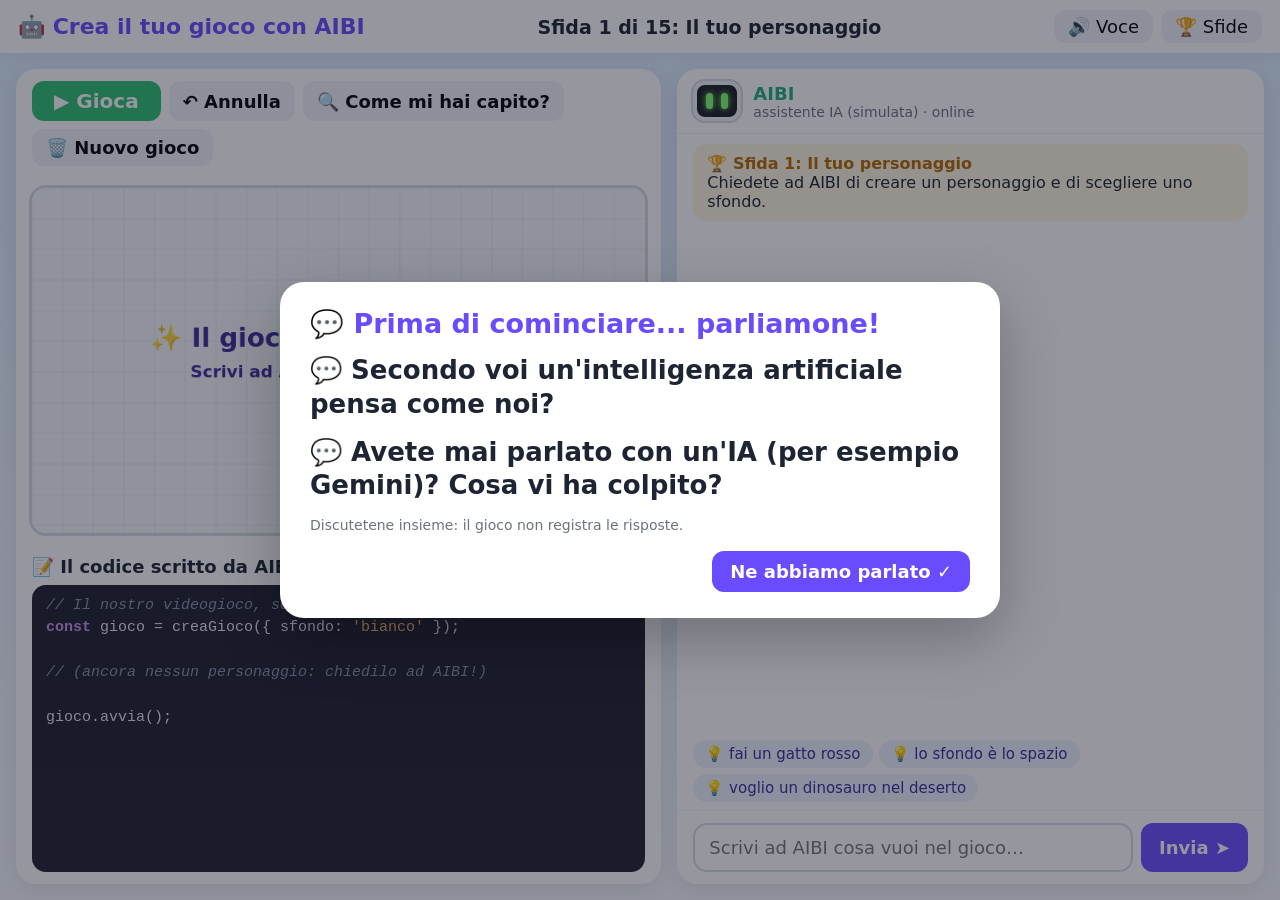
==== vibe-coding/index.html @ 09ed3eb6 "Nuovo gioco al computer: Crea il tuo gioco con AIBI (vibe coding) Co-Authored-By: Claude Opus 5.5 <n" ====
<!doctype html>
<html lang="it">
<head>
  <meta charset="utf-8">
  <meta name="viewport" content="width=device-width, initial-scale=1">
  <title>Crea il tuo gioco con AIBI</title>
  <link rel="stylesheet" href="style.css">
</head>
<body>
  <header>
    <div class="brand">🤖 Crea il tuo gioco con AIBI</div>
    <div id="title" class="mission">Vibe coding</div>
    <div class="tools">
      <button id="bVoice" title="Accendi o spegni la voce di AIBI">🔊 Voce</button>
      <button id="bChallenges" title="Scegli la sfida">🏆 Sfide</button>
    </div>
  </header>

  <main>
    <!-- SINISTRA: il gioco e il codice -->
    <section id="left">
      <div class="bar">
        <button id="bPlay" class="go">▶ Gioca</button>
        <button id="bUndo" title="Torna alla versione precedente">↶ Annulla</button>
        <button id="bExplain" title="Guarda come AIBI ha letto la tua ultima frase">🔍 Come mi hai capito?</button>
        <button id="bNew" title="Ricomincia da un gioco vuoto">🗑️ Nuovo gioco</button>
      </div>
      <div id="stage"><canvas id="game" tabindex="0"></canvas></div>
      <div class="codeHead">📝 Il codice scritto da AIBI <span class="small">le righe verdi sono quelle nuove</span></div>
      <div id="code" class="code"></div>
    </section>

    <!-- DESTRA: la chat con AIBI -->
    <section id="right">
      <div class="chatHead">
        <div class="avatar"><span></span><span></span></div>
        <div>
          <div class="name">AIBI</div>
          <div id="aibiStatus" class="status">assistente IA (simulata) · online</div>
        </div>
      </div>
      <div id="challenge" class="challenge">
        <div>
          <b id="chTitle"></b>
          <div id="chText"></div>
        </div>
        <button id="bNext" hidden>Prossima sfida ▶</button>
      </div>
      <div id="chat" class="chat"></div>
      <div id="examples" class="examples"></div>
      <form id="form" class="composer">
        <input id="input" autocomplete="off" maxlength="200" placeholder="Scrivi ad AIBI cosa vuoi nel gioco…">
        <button class="send" type="submit">Invia ➤</button>
      </form>
    </section>
  </main>

  <div id="modal" class="modal" hidden>
    <div class="card">
      <div id="modalBody"></div>
      <div id="modalBtns" class="modalBtns"></div>
    </div>
  </div>

  <script type="module" src="js/main.js"></script>
</body>
</html>
---- vibe-coding/style.css ----
:root {
  --ink: #1d2433;
  --sky: #e6f1fd;
  --card: #ffffff;
  --violet: #6a4cff;
  --aibi: #22b07d;
  --move: #2fbf71;
  --left: #4d8dff;
  --right: #ff9234;
  --loop: #9b5cff;
  --soft: #f1f4f9;
}
* { box-sizing: border-box; }
html, body { margin: 0; height: 100%; }
body {
  font-family: "Segoe UI", system-ui, Roboto, Arial, sans-serif;
  color: var(--ink);
  background: linear-gradient(180deg, #dceeff 0%, #f6f9ff 100%);
  display: flex;
  flex-direction: column;
  font-size: 18px;
}
button { font: inherit; cursor: pointer; border: 0; border-radius: 12px; }
button:disabled { opacity: .5; cursor: default; }

header {
  display: flex; align-items: center; gap: 16px;
  padding: 10px 18px; background: #fff; box-shadow: 0 2px 10px rgba(0, 0, 0, .06);
}
.brand { font-weight: 800; font-size: 22px; color: var(--violet); }
.mission { flex: 1; font-weight: 700; font-size: 19px; text-align: center; }
.tools { display: flex; gap: 8px; }
.tools button { background: var(--soft); padding: 6px 14px; }

main {
  flex: 1; min-height: 0;
  display: grid; grid-template-columns: minmax(420px, 1.1fr) minmax(360px, 1fr);
  gap: 16px; padding: 16px;
}
section { background: var(--card); border-radius: 20px; box-shadow: 0 6px 24px rgba(0, 0, 0, .08); min-height: 0; }

/* ---------- sinistra: gioco e codice ---------- */
#left { display: flex; flex-direction: column; padding: 12px 16px; gap: 8px; overflow: hidden; }
#left > * { flex: none; }
.bar { display: flex; flex-wrap: wrap; gap: 8px; }
.bar button { padding: 8px 14px; background: var(--soft); font-weight: 600; }
.bar .go { background: var(--move); color: #fff; font-size: 20px; padding: 8px 22px; }
.bar .go.stop { background: #ff5d5d; }
#left > #stage { flex: 1.4 1 0; min-height: 180px; display: flex; align-items: center; justify-content: center; }
#game { max-width: 100%; max-height: 100%; width: auto; height: auto; border-radius: 14px; box-shadow: 0 0 0 3px #d5dbe6; outline: none; display: block; }
#game:focus { box-shadow: 0 0 0 4px var(--move); }
.codeHead { display: flex; justify-content: space-between; align-items: baseline; font-weight: 700; }
.small { font-size: 14px; color: #6b7280; font-weight: 500; }
#left > .code { flex: 1 1 0; min-height: 110px; }
.code {
  overflow: auto; background: #1e1f2e; color: #e8e8f2; border-radius: 14px; padding: 10px 0;
  font: 15px/1.5 Consolas, "Cascadia Mono", "Courier New", monospace;
}
.code .ln { padding: 0 14px; white-space: pre; min-height: 1.5em; }
.code .ln.new { background: rgba(47, 191, 113, .28); box-shadow: inset 4px 0 0 #2fbf71; animation: codeIn .45s both; }
@keyframes codeIn { from { opacity: 0; transform: translateX(-12px); } to { opacity: 1; transform: none; } }
.code .c { color: #8a90a8; font-style: italic; }
.code .s { color: #ffb86b; }
.code .k { color: #c792ea; font-weight: 700; }
.code .n { color: #7fdcff; }

/* ---------- destra: sfida e chat ---------- */
/* ---------- destra: chat ---------- */
#right { display: flex; flex-direction: column; overflow: hidden; }
.chatHead { display: flex; align-items: center; gap: 12px; padding: 12px 16px; border-bottom: 1px solid #edf0f5; }
.avatar {
  width: 48px; height: 40px; background: #1a1c20; border: 4px solid #f3f4f6; border-radius: 12px;
  display: flex; align-items: center; justify-content: center; gap: 8px; box-shadow: 0 0 0 2px #d5dbe6;
}
.avatar span { width: 7px; height: 16px; border-radius: 4px; background: #7dff6a; box-shadow: 0 0 6px #7dff6a; animation: blink 4s infinite; }
@keyframes blink { 0%, 92%, 100% { transform: scaleY(1); } 95% { transform: scaleY(.15); } }
.avatar.talking span { animation: talk .35s infinite alternate; }
@keyframes talk { from { transform: scaleY(1); } to { transform: scaleY(.55); } }
.name { font-weight: 800; color: var(--aibi); }
.status { font-size: 14px; color: #6b7280; }
.chat { flex: 1; overflow-y: auto; padding: 14px 16px; display: flex; flex-direction: column; gap: 10px; }
.msg { max-width: 85%; padding: 10px 14px; border-radius: 18px; line-height: 1.35; white-space: pre-wrap; }
.msg.user { align-self: flex-end; background: var(--violet); color: #fff; border-bottom-right-radius: 6px; }
.msg.aibi { align-self: flex-start; background: #eafaf3; border: 2px solid #c9f0de; border-bottom-left-radius: 6px; }
.msg.aibi .cards { display: flex; flex-wrap: wrap; gap: 4px; margin-top: 6px; }
.msg.aibi .cards .chip { font-size: 14px; padding: 3px 8px; }
.msg.system { align-self: center; background: #fff7e0; font-size: 15px; text-align: center; }
.typing { display: inline-flex; gap: 4px; }
.typing i { width: 8px; height: 8px; border-radius: 50%; background: var(--aibi); animation: dot 1s infinite; }
.typing i:nth-child(2) { animation-delay: .15s; }
.typing i:nth-child(3) { animation-delay: .3s; }
@keyframes dot { 0%, 100% { opacity: .25; transform: translateY(0); } 50% { opacity: 1; transform: translateY(-4px); } }
.examples { display: flex; flex-wrap: wrap; gap: 6px; padding: 0 16px 8px; }
.examples button { background: #eef2ff; color: #3b2a99; padding: 5px 12px; font-size: 15px; border-radius: 999px; }
.composer { display: flex; gap: 8px; padding: 12px 16px; border-top: 1px solid #edf0f5; }
.composer input {
  flex: 1; font: inherit; padding: 12px 14px; border: 2px solid #d5dbe6; border-radius: 14px; outline: none;
}
.composer input:focus { border-color: var(--violet); }
.send { background: var(--violet); color: #fff; padding: 0 18px; font-weight: 700; }
.challenge { display: flex; gap: 10px; align-items: center; margin: 10px 16px 0; padding: 10px 14px; background: #fff7e0; border-radius: 14px; font-size: 16px; }
.challenge > div { flex: 1; }
.challenge b { color: #b26b00; }
.challenge.done { background: #e3f8ec; }
.challenge.done b { color: #1c8a52; }
.challenge button { background: #ff3fa4; color: #fff; padding: 8px 14px; font-weight: 700; white-space: nowrap; }

/* ---------- finestre ---------- */
.modal { position: fixed; inset: 0; background: rgba(20, 24, 40, .45); display: flex; align-items: center; justify-content: center; z-index: 10; padding: 16px; }
.modal[hidden] { display: none; }
.modal .card { background: #fff; border-radius: 24px; padding: 26px 30px; max-width: 720px; width: 100%; box-shadow: 0 20px 60px rgba(0, 0, 0, .25); max-height: 90vh; overflow: auto; }
.modal h2 { margin: 0 0 12px; color: var(--violet); }
.modal .q { font-size: 26px; font-weight: 700; margin: 14px 0; line-height: 1.3; }
.modal .q::before { content: "💬 "; }
.modalBtns { display: flex; gap: 10px; justify-content: flex-end; margin-top: 18px; flex-wrap: wrap; }
.modalBtns button { padding: 10px 18px; background: var(--soft); font-weight: 600; }
.modalBtns button.primary { background: var(--violet); color: #fff; }
.explain .w { display: inline-block; margin: 3px; padding: 4px 10px; border-radius: 10px; background: #eef0f4; color: #8b93a3; }
.explain .w.hit { color: #fff; font-weight: 700; }
.w.H { background: #ff7a45; } .w.C { background: #ff4fa0; } .w.B { background: #3aa0ff; } .w.M { background: #9b5cff; }
.w.K { background: #2fbf71; } .w.I { background: #e6a800; } .w.E { background: #e0393e; } .w.N { background: #6a4cff; }
.w.G { background: #1aa3a3; } .w.A { background: #555b66; } .w.X { background: #8b93a3; text-decoration: line-through; } .w.V { background: #c08a00; }
.legend .w { color: #fff; font-size: 14px; padding: 2px 8px; }
.explain .w.fixed { text-decoration: underline wavy #ff3b5c; }
.missionList { display: grid; grid-template-columns: repeat(auto-fill, minmax(200px, 1fr)); gap: 10px; }
.missionList button { text-align: left; padding: 12px; background: var(--soft); }
.missionList button b { color: var(--violet); }
.missionList button.ok { background: #e3f8ec; }

/* finestra stretta: una colonna sola e la pagina scorre (gioco, codice, poi chat) */
@media (max-width: 900px) {
  html, body { height: auto; }
  main { flex: none; grid-template-columns: 1fr; grid-auto-rows: auto; }
  #left { overflow: visible; }
  #left > #stage { flex: none; display: block; }
  #game { width: 100%; height: auto; max-height: none; }
  #left > .code { flex: none; height: 240px; }
  #right { height: 600px; }
  .tools button { padding: 6px 10px; }
  .brand { font-size: 18px; }
  .mission { font-size: 16px; }
}
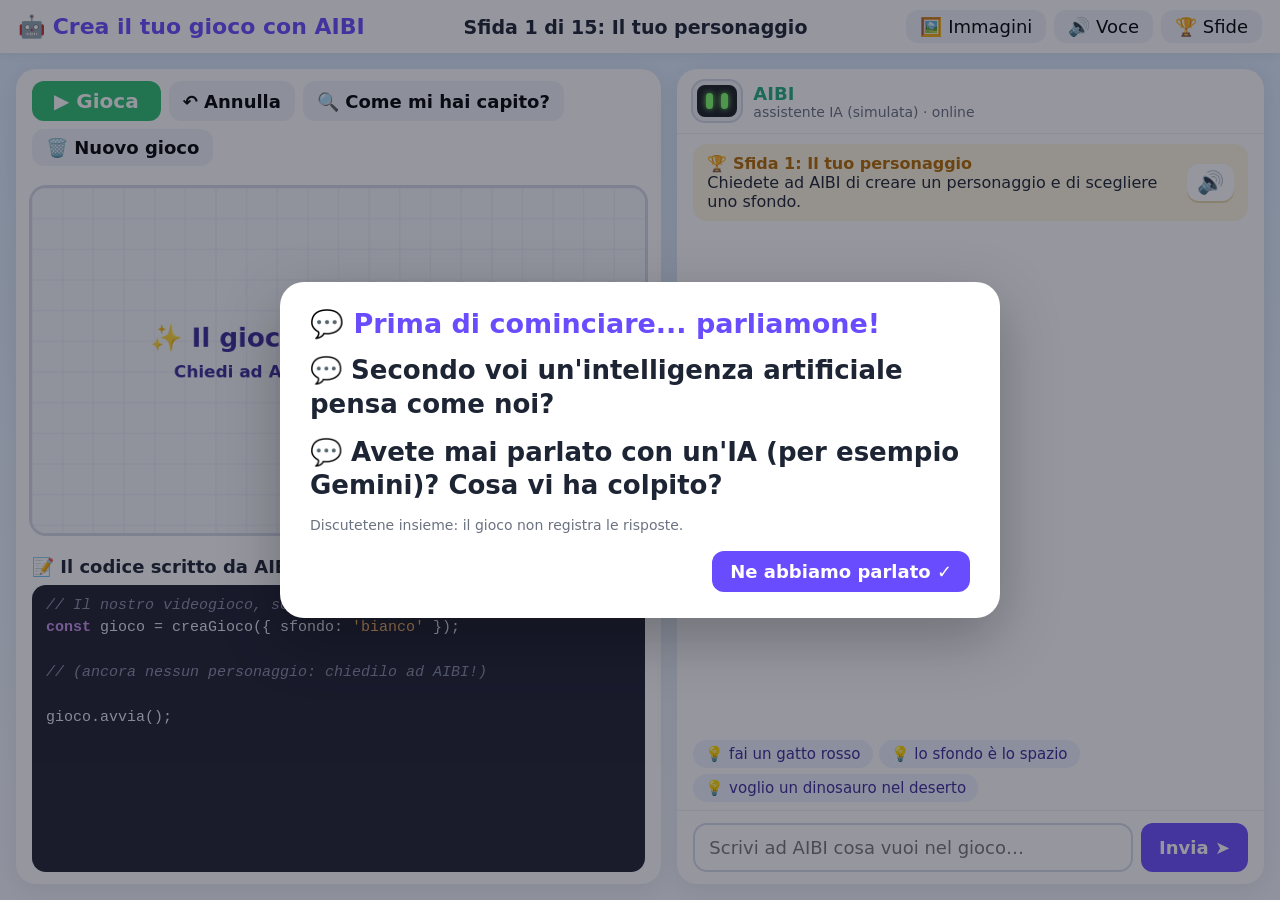
==== commit 86bdda88: "Gioco e slide per chi non sa leggere: modalità immagini, voce, pause robot Co-Authored-By: Claude Op" ====
--- a/vibe-coding/index.html
+++ b/vibe-coding/index.html
@@ -11,6 +11,7 @@
     <div class="brand">🤖 Crea il tuo gioco con AIBI</div>
     <div id="title" class="mission">Vibe coding</div>
     <div class="tools">
+      <button id="bMode" title="Comandi con le immagini (per chi non sa ancora scrivere) oppure scrivendo">🖼️ Immagini</button>
       <button id="bVoice" title="Accendi o spegni la voce di AIBI">🔊 Voce</button>
       <button id="bChallenges" title="Scegli la sfida">🏆 Sfide</button>
     </div>
@@ -44,10 +45,12 @@
           <b id="chTitle"></b>
           <div id="chText"></div>
         </div>
+        <button id="bChSay" class="say" title="Ascolta la sfida">🔊</button>
         <button id="bNext" hidden>Prossima sfida ▶</button>
       </div>
       <div id="chat" class="chat"></div>
       <div id="examples" class="examples"></div>
+      <div id="pics" class="pics" hidden></div>
       <form id="form" class="composer">
         <input id="input" autocomplete="off" maxlength="200" placeholder="Scrivi ad AIBI cosa vuoi nel gioco…">
         <button class="send" type="submit">Invia ➤</button>
--- a/vibe-coding/style.css
+++ b/vibe-coding/style.css
@@ -104,6 +104,27 @@
 .challenge.done { background: #e3f8ec; }
 .challenge.done b { color: #1c8a52; }
 .challenge button { background: #ff3fa4; color: #fff; padding: 8px 14px; font-weight: 700; white-space: nowrap; }
+.challenge button.say { background: #fff; color: #3b2a99; font-size: 22px; padding: 6px 10px; box-shadow: 0 2px 0 #e6d9a8; }
+
+/* ---------- modalità immagini ---------- */
+.pics { border-top: 1px solid #edf0f5; padding: 10px 12px 12px; display: flex; flex-direction: column; gap: 8px; }
+.pics[hidden], .composer[hidden], .examples[hidden] { display: none; }
+.pics-tabs, .pics-items, .pics-special, .pics-ask { display: flex; flex-wrap: wrap; gap: 8px; }
+.pics-ask { background: #fff7e0; border-radius: 14px; padding: 8px; font-size: 28px; align-items: center; animation: askIn .4s; }
+@keyframes askIn { from { transform: scale(.9); opacity: 0; } }
+.ptab { width: 54px; height: 50px; font-size: 28px; background: var(--soft); border-radius: 14px; }
+.ptab.on { background: var(--violet); box-shadow: 0 3px 0 #4a2fd6; }
+.pbtn { min-width: 64px; height: 64px; padding: 0 10px; font-size: 36px; background: #fff; border-radius: 16px; box-shadow: 0 4px 0 #d5dbe6, 0 0 0 2px #e6eaf2; display: inline-flex; align-items: center; justify-content: center; }
+.pbtn:active { transform: translateY(3px); box-shadow: 0 1px 0 #d5dbe6, 0 0 0 2px #e6eaf2; }
+.pbtn .pi { line-height: 1; white-space: nowrap; }
+.pbtn .sw { width: 40px; height: 40px; border-radius: 50%; display: block; box-shadow: inset 0 0 0 3px rgba(0, 0, 0, .12); }
+.pbtn.ans { background: #fff; font-size: 30px; font-weight: 800; color: #3b2a99; }
+.pbtn.sp { min-width: 54px; height: 50px; font-size: 26px; background: #f3efff; }
+.pbtn.sp.on { background: #ffd23f; }
+.pics-items.bugs .pbtn { background: #fff2f5; font-size: 30px; }
+.hint { animation: hintPulse 1.2s ease-in-out infinite; }
+@keyframes hintPulse { 50% { box-shadow: 0 0 0 5px #ffd23f; } }
+.msg.user.pic { font-size: 22px; }
 
 /* ---------- finestre ---------- */
 .modal { position: fixed; inset: 0; background: rgba(20, 24, 40, .45); display: flex; align-items: center; justify-content: center; z-index: 10; padding: 16px; }
